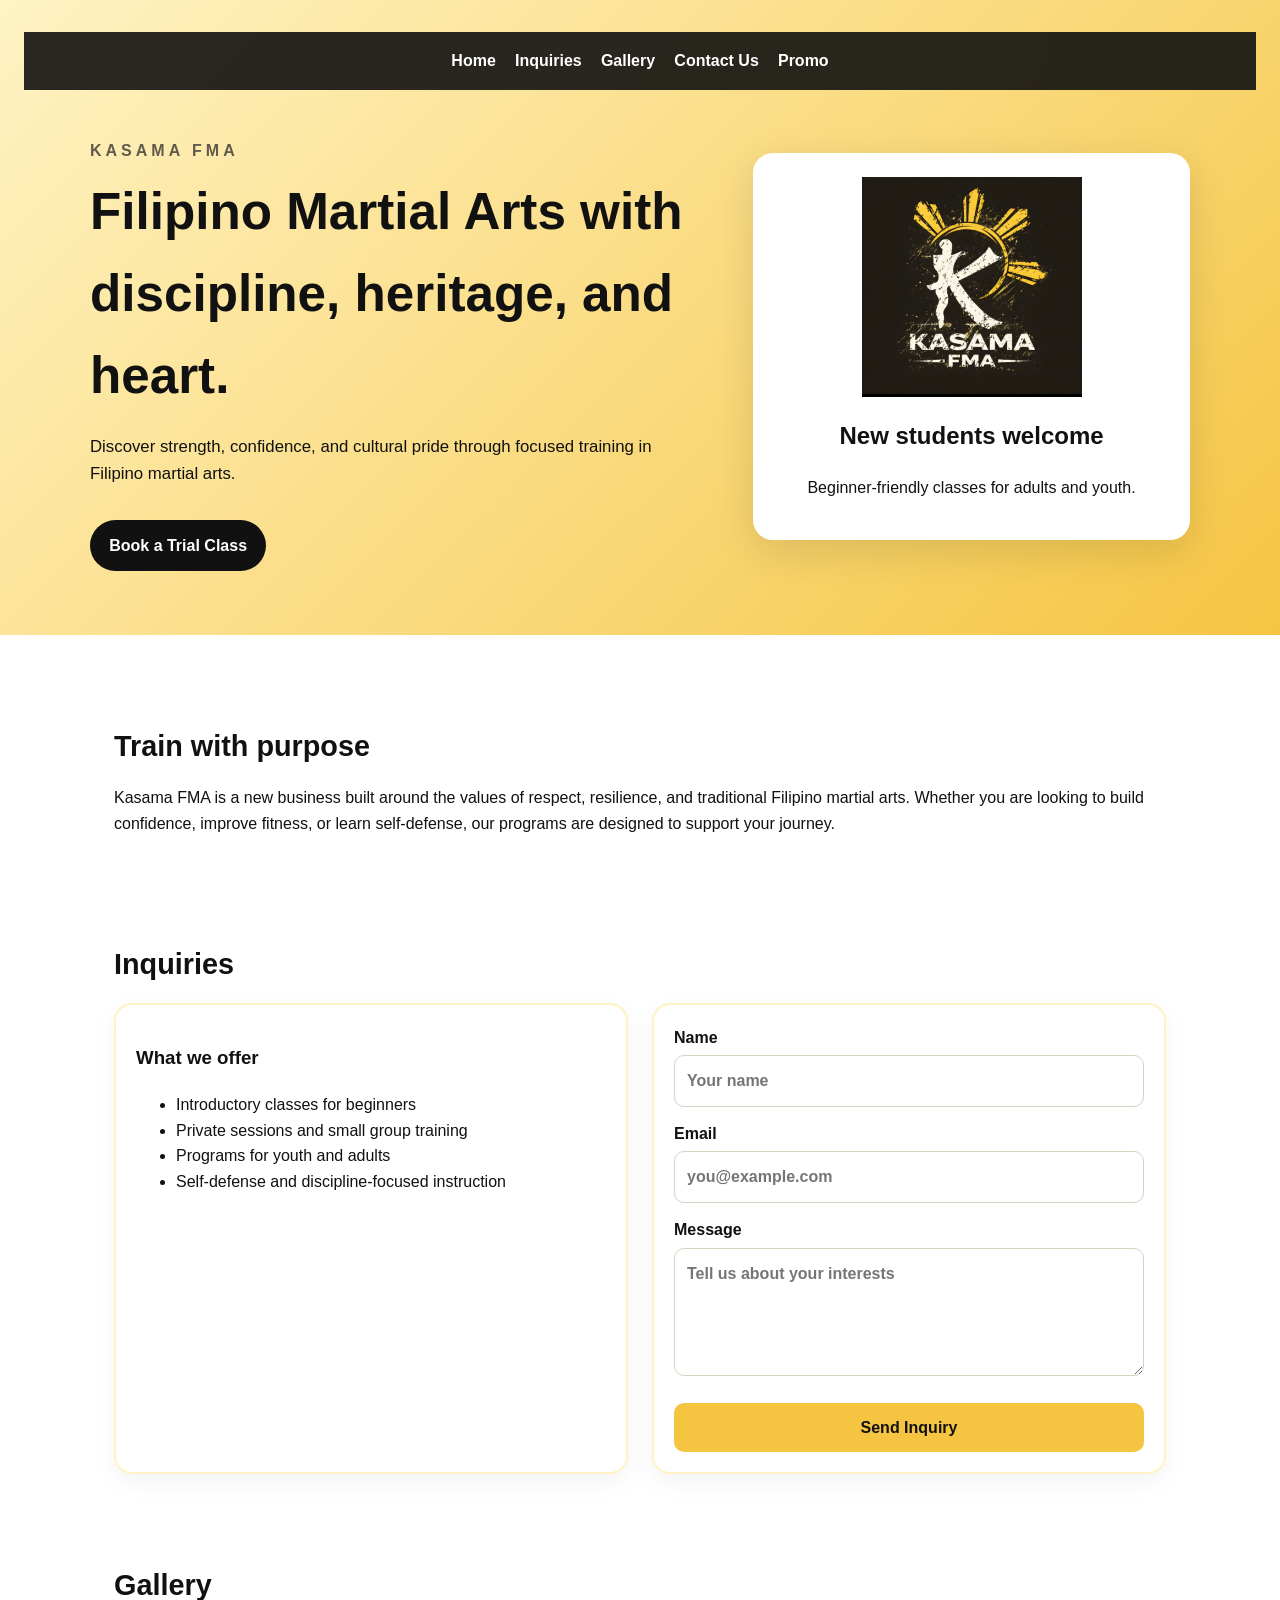
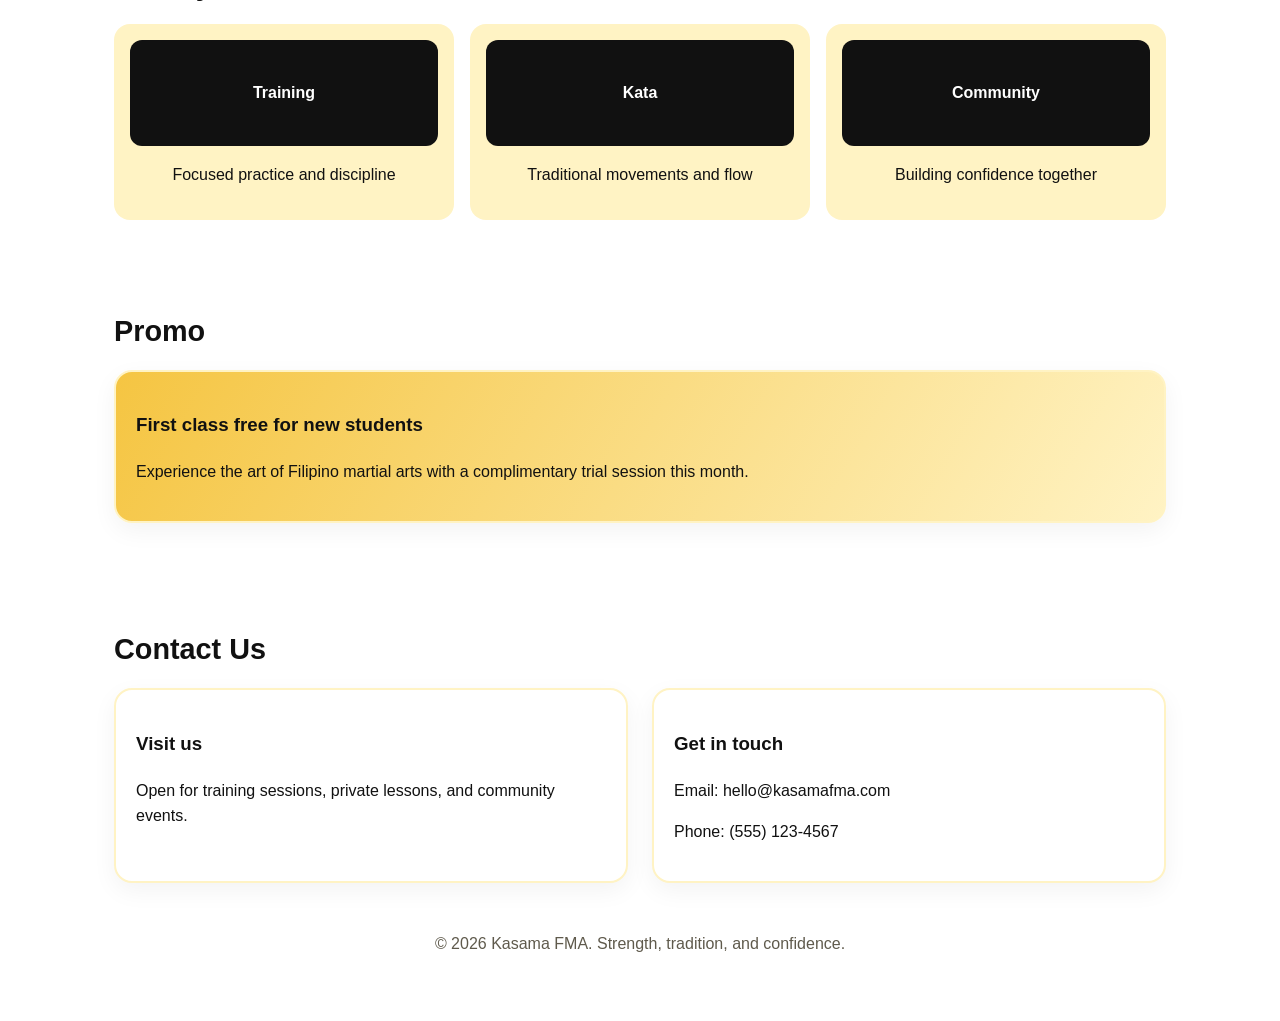
==== index.html @ 8cfefc13 "initial commit" ====
<!DOCTYPE html>
<html lang="en">
  <head>
    <meta charset="UTF-8" />
    <meta name="viewport" content="width=device-width, initial-scale=1.0" />
    <title>Kasama FMA | Filipino Martial Arts</title>
    <meta
      name="description"
      content="Kasama FMA offers Filipino martial arts training rooted in discipline, tradition, and confidence."
    />
    <link rel="stylesheet" href="styles.css" />
  </head>
  <body>
    <header class="hero" id="home">
      <nav class="nav">
        <a href="#home">Home</a>
        <a href="#inquiries">Inquiries</a>
        <a href="#gallery">Gallery</a>
        <a href="#contact">Contact Us</a>
        <a href="#promo">Promo</a>
      </nav>

      <div class="hero-content">
        <div class="hero-text">
          <p class="eyebrow">Kasama FMA</p>
          <h1>Filipino Martial Arts with discipline, heritage, and heart.</h1>
          <p class="lead">
            Discover strength, confidence, and cultural pride through focused training in Filipino martial arts.
          </p>
          <a class="btn" href="#inquiries">Book a Trial Class</a>
        </div>

        <div class="hero-card">
          <img src="Logo.png" alt="Kasama FMA logo" />
          <div>
            <h2>New students welcome</h2>
            <p>Beginner-friendly classes for adults and youth.</p>
          </div>
        </div>
      </div>
    </header>

    <main>
      <section class="section intro">
        <h2>Train with purpose</h2>
        <p>
          Kasama FMA is a new business built around the values of respect, resilience, and traditional Filipino martial arts.
          Whether you are looking to build confidence, improve fitness, or learn self-defense, our programs are designed to support your journey.
        </p>
      </section>

      <section class="section" id="inquiries">
        <h2>Inquiries</h2>
        <div class="split-layout">
          <div class="card">
            <h3>What we offer</h3>
            <ul>
              <li>Introductory classes for beginners</li>
              <li>Private sessions and small group training</li>
              <li>Programs for youth and adults</li>
              <li>Self-defense and discipline-focused instruction</li>
            </ul>
          </div>

          <form class="card form-card">
            <label>
              Name
              <input type="text" placeholder="Your name" />
            </label>
            <label>
              Email
              <input type="email" placeholder="you@example.com" />
            </label>
            <label>
              Message
              <textarea rows="4" placeholder="Tell us about your interests"></textarea>
            </label>
            <button type="submit">Send Inquiry</button>
          </form>
        </div>
      </section>

      <section class="section" id="gallery">
        <h2>Gallery</h2>
        <div class="gallery-grid">
          <div class="gallery-item">
            <div class="gallery-placeholder">Training</div>
            <p>Focused practice and discipline</p>
          </div>
          <div class="gallery-item">
            <div class="gallery-placeholder">Kata</div>
            <p>Traditional movements and flow</p>
          </div>
          <div class="gallery-item">
            <div class="gallery-placeholder">Community</div>
            <p>Building confidence together</p>
          </div>
        </div>
      </section>

      <section class="section promo" id="promo">
        <h2>Promo</h2>
        <div class="promo-box">
          <h3>First class free for new students</h3>
          <p>Experience the art of Filipino martial arts with a complimentary trial session this month.</p>
        </div>
      </section>

      <section class="section" id="contact">
        <h2>Contact Us</h2>
        <div class="contact-grid">
          <div class="card">
            <h3>Visit us</h3>
            <p>Open for training sessions, private lessons, and community events.</p>
          </div>
          <div class="card">
            <h3>Get in touch</h3>
            <p>Email: hello@kasamafma.com</p>
            <p>Phone: (555) 123-4567</p>
          </div>
        </div>
      </section>
    </main>

    <footer>
      <p>© 2026 Kasama FMA. Strength, tradition, and confidence.</p>
    </footer>
  </body>
</html>
---- styles.css ----
:root {
  --black: #111111;
  --yellow: #f5c542;
  --yellow-soft: #fff3c4;
  --white: #ffffff;
  --muted: #5f5a4c;
}

* {
  box-sizing: border-box;
}

body {
  margin: 0;
  font-family: Arial, Helvetica, sans-serif;
  color: var(--black);
  background: var(--white);
  line-height: 1.6;
}

img {
  max-width: 100%;
  display: block;
}

.nav {
  display: flex;
  justify-content: center;
  gap: 1.2rem;
  padding: 1rem 1.5rem;
  background: rgba(17, 17, 17, 0.9);
  position: sticky;
  top: 0;
  z-index: 10;
}

.nav a {
  color: var(--white);
  text-decoration: none;
  font-weight: 600;
}

.hero {
  background: linear-gradient(135deg, var(--yellow-soft) 0%, var(--yellow) 100%);
  padding: 2rem 1.5rem 4rem;
}

.hero-content {
  display: grid;
  grid-template-columns: 1.3fr 0.9fr;
  gap: 2rem;
  align-items: center;
  max-width: 1100px;
  margin: 2rem auto 0;
}

.eyebrow {
  text-transform: uppercase;
  letter-spacing: 0.25rem;
  font-weight: 700;
  color: var(--muted);
  margin-bottom: 0.5rem;
}

.hero h1 {
  font-size: clamp(2rem, 4vw, 3.2rem);
  margin: 0 0 1rem;
}

.lead {
  font-size: 1.05rem;
  max-width: 600px;
}

.btn {
  display: inline-block;
  margin-top: 1rem;
  padding: 0.8rem 1.2rem;
  background: var(--black);
  color: var(--white);
  text-decoration: none;
  border-radius: 999px;
  font-weight: 700;
}

.hero-card {
  background: var(--white);
  padding: 1.5rem;
  border-radius: 20px;
  box-shadow: 0 12px 40px rgba(17, 17, 17, 0.12);
  text-align: center;
}

.hero-card img {
  width: 220px;
  margin: 0 auto 1rem;
}

.section {
  max-width: 1100px;
  margin: 0 auto;
  padding: 4rem 1.5rem 0;
}

.section h2 {
  font-size: 1.8rem;
  margin-bottom: 1rem;
}

.split-layout,
.contact-grid {
  display: grid;
  grid-template-columns: repeat(2, minmax(0, 1fr));
  gap: 1.5rem;
}

.card,
.promo-box {
  background: var(--white);
  border: 2px solid var(--yellow-soft);
  border-radius: 18px;
  padding: 1.25rem;
  box-shadow: 0 8px 24px rgba(17, 17, 17, 0.05);
}

.form-card label {
  display: block;
  margin-bottom: 0.9rem;
  font-weight: 600;
}

input,
textarea,
button {
  width: 100%;
  margin-top: 0.3rem;
  padding: 0.75rem;
  border: 1px solid #d8d2c2;
  border-radius: 10px;
  font: inherit;
}

button {
  background: var(--yellow);
  color: var(--black);
  border: none;
  font-weight: 700;
  cursor: pointer;
}

.gallery-grid {
  display: grid;
  grid-template-columns: repeat(3, minmax(0, 1fr));
  gap: 1rem;
}

.gallery-item {
  background: var(--yellow-soft);
  border-radius: 16px;
  padding: 1rem;
  text-align: center;
}

.gallery-placeholder {
  background: var(--black);
  color: var(--white);
  padding: 2.5rem 1rem;
  border-radius: 12px;
  font-weight: 700;
  margin-bottom: 0.7rem;
}

.promo {
  padding-bottom: 1rem;
}

.promo-box {
  background: linear-gradient(120deg, var(--yellow) 0%, var(--yellow-soft) 100%);
}

footer {
  text-align: center;
  padding: 2rem 1.5rem 3rem;
  color: var(--muted);
}

@media (max-width: 800px) {
  .hero-content,
  .split-layout,
  .contact-grid,
  .gallery-grid {
    grid-template-columns: 1fr;
  }

  .nav {
    flex-wrap: wrap;
  }
}
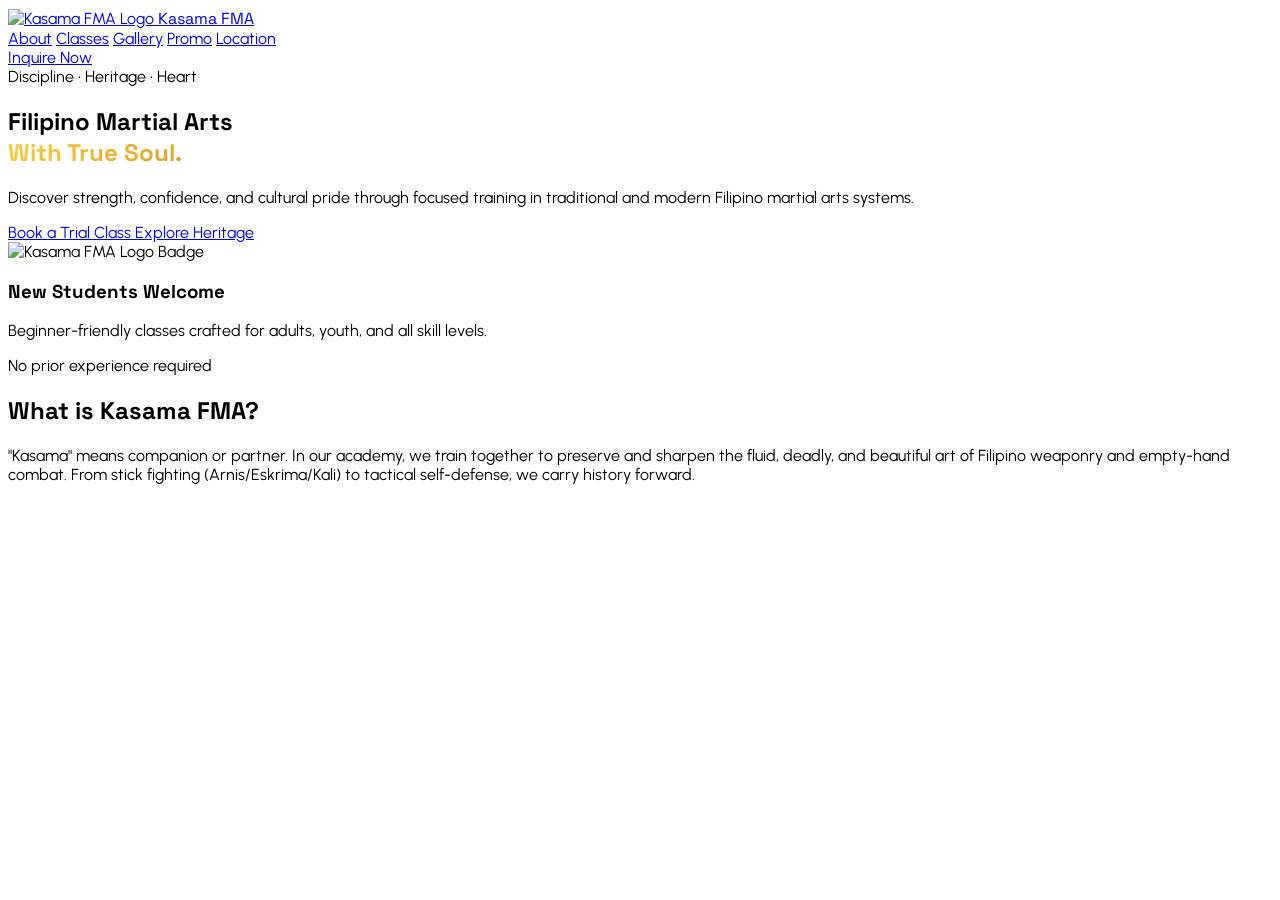
==== commit 5fbe205e: "Modifications" ====
--- a/index.html
+++ b/index.html
@@ -1,129 +1,116 @@
 <!DOCTYPE html>
 <html lang="en">
-  <head>
-    <meta charset="UTF-8" />
-    <meta name="viewport" content="width=device-width, initial-scale=1.0" />
-    <title>Kasama FMA | Filipino Martial Arts</title>
-    <meta
-      name="description"
-      content="Kasama FMA offers Filipino martial arts training rooted in discipline, tradition, and confidence."
-    />
-    <link rel="stylesheet" href="styles.css" />
-  </head>
-  <body>
-    <header class="hero" id="home">
-      <nav class="nav">
-        <a href="#home">Home</a>
-        <a href="#inquiries">Inquiries</a>
-        <a href="#gallery">Gallery</a>
-        <a href="#contact">Contact Us</a>
-        <a href="#promo">Promo</a>
-      </nav>
+<head>
+    <meta charset="UTF-8">
+    <meta name="viewport" content="width=device-width, initial-scale=1.0">
+    <title>Kasama FMA - Filipino Martial Arts</title>
+    <script src="https://cdn.jsdelivr.net/npm/@tailwindcss/browser@4"></script>
+    <link rel="preconnect" href="https://fonts.googleapis.com">
+    <link rel="preconnect" href="https://fonts.gstatic.com" crossorigin>
+    <link href="https://fonts.googleapis.com/css2?family=Space+Grotesk:wght@400;700&family=Urbanist:wght@300;400;600;800&display=swap" rel="stylesheet">
+    <style>
+        body {
+            font-family: 'Urbanist', sans-serif;
+        }
+        .heading-font {
+            font-family: 'Space Grotesk', sans-serif;
+        }
+        /* Grungy text effect inspired by the logo */
+        .text-grunge {
+            background: linear-gradient(135deg, #fdcb39 0%, #d9a52f 100%);
+            -webkit-background-clip: text;
+            -webkit-text-fill-color: transparent;
+        }
+    </style>
+</head>
+<body class="bg-[#201c13] text-[#fdf7eb] selection:bg-[#fdcb39] selection:text-[#201c13]">
 
-      <div class="hero-content">
-        <div class="hero-text">
-          <p class="eyebrow">Kasama FMA</p>
-          <h1>Filipino Martial Arts with discipline, heritage, and heart.</h1>
-          <p class="lead">
-            Discover strength, confidence, and cultural pride through focused training in Filipino martial arts.
-          </p>
-          <a class="btn" href="#inquiries">Book a Trial Class</a>
+    <!-- Header / Navigation -->
+    <header class="fixed top-0 left-0 w-full z-50 bg-[#121212]/90 backdrop-blur-md border-b border-zinc-800">
+        <div class="max-w-7xl mx-auto px-6 h-20 flex items-center justify-between">
+            <a href="#" class="flex items-center gap-3">
+                <!-- Using logo from image_0c9447.png -->
+                <img src="logo.png" alt="Kasama FMA Logo" class="h-12 w-auto object-contain">
+                <span class="heading-font font-bold text-xl tracking-wider uppercase hidden sm:block">Kasama <span class="text-amber-500">FMA</span></span>
+            </a>
+            <nav class="hidden md:flex items-center gap-8 text-sm font-semibold tracking-wide uppercase text-gray-300">
+                <a href="about.html" class="hover:text-[#fdcb39] transition-colors">About</a>
+                <a href="#classes" class="hover:text-[#fdcb39] transition-colors">Classes</a>
+                <a href="#gallery" class="hover:text-[#fdcb39] transition-colors">Gallery</a>
+                <a href="promo.html" class="hover:text-[#fdcb39] transition-colors">Promo</a>
+                <a href="#location" class="hover:text-[#fdcb39] transition-colors">Location</a>
+            </nav>
+            <div>
+                <a href="#contact" class="bg-amber-500 hover:bg-amber-600 text-black font-bold uppercase text-xs tracking-widest px-6 py-3 rounded-none transition-all duration-300 inline-block transform hover:-translate-y-0.5">
+                    Inquire Now
+                </a>
+            </div>
         </div>
-
-        <div class="hero-card">
-          <img src="Logo.png" alt="Kasama FMA logo" />
-          <div>
-            <h2>New students welcome</h2>
-            <p>Beginner-friendly classes for adults and youth.</p>
-          </div>
-        </div>
-      </div>
     </header>
 
-    <main>
-      <section class="section intro">
-        <h2>Train with purpose</h2>
-        <p>
-          Kasama FMA is a new business built around the values of respect, resilience, and traditional Filipino martial arts.
-          Whether you are looking to build confidence, improve fitness, or learn self-defense, our programs are designed to support your journey.
-        </p>
-      </section>
+    <!-- Hero Section -->
+    <section class="relative min-h-screen flex items-center justify-center pt-20 overflow-hidden">
+        <!-- Background Accents -->
+        <div class="absolute inset-0 bg-[radial-gradient(circle_at_center,rgba(217,119,6,0.15)_0%,transparent_60%)]"></div>
+        
+        <div class="max-w-7xl mx-auto px-6 grid grid-cols-1 lg:grid-cols-12 gap-12 items-center relative z-10 py-12">
+            <!-- Left Content Column -->
+            <div class="lg:col-span-7 text-center lg:text-left space-y-6">
+                <div class="inline-flex items-center gap-2 bg-zinc-900 border border-zinc-800 px-4 py-1.5 text-xs font-bold tracking-widest uppercase text-[#fdcb39]">
+                    <span class="w-2 h-2 rounded-full bg-[#fdcb39] animate-pulse"></span>
+                    Discipline • Heritage • Heart
+                </div>
+                <h1 class="heading-font text-5xl md:text-7xl font-bold tracking-tight text-white leading-tight">
+                    Filipino Martial Arts <br class="hidden md:inline">
+                    <span class="text-grunge">With True Soul.</span>
+                </h1>
+                <p class="text-gray-400 text-lg md:text-xl max-w-2xl mx-auto lg:mx-0 font-light leading-relaxed">
+                    Discover strength, confidence, and cultural pride through focused training in traditional and modern Filipino martial arts systems. 
+                </p>
+                <div class="pt-4 flex flex-col sm:flex-row items-center justify-center lg:justify-start gap-4">
+                    <a href="#contact" class="w-full sm:w-auto bg-[#fdcb39] hover:bg-[#e0b434] text-black font-bold uppercase text-sm tracking-widest px-8 py-4 text-center transition-all">
+                        Book a Trial Class
+                    </a>
+                    <a href="#about" class="w-full sm:w-auto border border-zinc-700 hover:border-[#fdcb39] text-[#fdf7eb] font-bold uppercase text-sm tracking-widest px-8 py-4 text-center transition-all">
+                        Explore Heritage
+                    </a>
+                </div>
+            </div>
 
-      <section class="section" id="inquiries">
-        <h2>Inquiries</h2>
-        <div class="split-layout">
-          <div class="card">
-            <h3>What we offer</h3>
-            <ul>
-              <li>Introductory classes for beginners</li>
-              <li>Private sessions and small group training</li>
-              <li>Programs for youth and adults</li>
-              <li>Self-defense and discipline-focused instruction</li>
-            </ul>
-          </div>
+            <!-- Right Visual Feature Column -->
+            <div class="lg:col-span-5 flex justify-center">
+                <div class="relative group max-w-sm w-full">
+                    <!-- Glowing decorative border backdrop -->
+                    <div class="absolute -inset-1.5 bg-gradient-to-r align-super from-amber-600 to-yellow-500 rounded-none blur opacity-20 group-hover:opacity-40 transition duration-1000"></div>
+                    
+                    <div class="relative bg-zinc-950 border border-zinc-800 p-8 text-center space-y-6">
+                        <div class="bg-zinc-900 p-6 flex justify-center border border-zinc-800">
+                            <!-- Showcasing the master logo beautifully -->
+                            <img src="image_0c9447.png" alt="Kasama FMA Logo Badge" class="h-56 w-auto object-contain transform group-hover:scale-105 transition-transform duration-500">
+                        </div>
+                        <div class="space-y-2">
+                            <h3 class="heading-font font-bold text-2xl text-white tracking-wide">New Students Welcome</h3>
+                            <p class="text-gray-400 text-sm">Beginner-friendly classes crafted for adults, youth, and all skill levels.</p>
+                        </div>
+                        <div class="border-t border-zinc-900 pt-4 text-xs font-semibold uppercase tracking-wider text-[#fdcb39]">
+                            No prior experience required
+                        </div>
+                    </div>
+                </div>
+            </div>
+        </div>
+    </section>
 
-          <form class="card form-card">
-            <label>
-              Name
-              <input type="text" placeholder="Your name" />
-            </label>
-            <label>
-              Email
-              <input type="email" placeholder="you@example.com" />
-            </label>
-            <label>
-              Message
-              <textarea rows="4" placeholder="Tell us about your interests"></textarea>
-            </label>
-            <button type="submit">Send Inquiry</button>
-          </form>
+    <!-- Brief Cultural / About Highlight -->
+    <section id="about" class="py-24 border-t border-[#2c261a] bg-[#201c13]/70">
+        <div class="max-w-4xl mx-auto px-6 text-center space-y-6">
+            <h2 class="heading-font font-bold text-3xl md:text-4xl text-[#fdf7eb] uppercase tracking-wider">What is Kasama FMA?</h2>
+            <div class="w-16 h-1 bg-[#fdcb39] mx-auto"></div>
+            <p class="text-[#f4e9dc] text-lg leading-relaxed font-light">
+                "Kasama" means companion or partner. In our academy, we train together to preserve and sharpen the fluid, deadly, and beautiful art of Filipino weaponry and empty-hand combat. From stick fighting (Arnis/Eskrima/Kali) to tactical self-defense, we carry history forward.
+            </p>
         </div>
-      </section>
+    </section>
 
-      <section class="section" id="gallery">
-        <h2>Gallery</h2>
-        <div class="gallery-grid">
-          <div class="gallery-item">
-            <div class="gallery-placeholder">Training</div>
-            <p>Focused practice and discipline</p>
-          </div>
-          <div class="gallery-item">
-            <div class="gallery-placeholder">Kata</div>
-            <p>Traditional movements and flow</p>
-          </div>
-          <div class="gallery-item">
-            <div class="gallery-placeholder">Community</div>
-            <p>Building confidence together</p>
-          </div>
-        </div>
-      </section>
-
-      <section class="section promo" id="promo">
-        <h2>Promo</h2>
-        <div class="promo-box">
-          <h3>First class free for new students</h3>
-          <p>Experience the art of Filipino martial arts with a complimentary trial session this month.</p>
-        </div>
-      </section>
-
-      <section class="section" id="contact">
-        <h2>Contact Us</h2>
-        <div class="contact-grid">
-          <div class="card">
-            <h3>Visit us</h3>
-            <p>Open for training sessions, private lessons, and community events.</p>
-          </div>
-          <div class="card">
-            <h3>Get in touch</h3>
-            <p>Email: hello@kasamafma.com</p>
-            <p>Phone: (555) 123-4567</p>
-          </div>
-        </div>
-      </section>
-    </main>
-
-    <footer>
-      <p>© 2026 Kasama FMA. Strength, tradition, and confidence.</p>
-    </footer>
-  </body>
-</html>
+</body>
+</html>
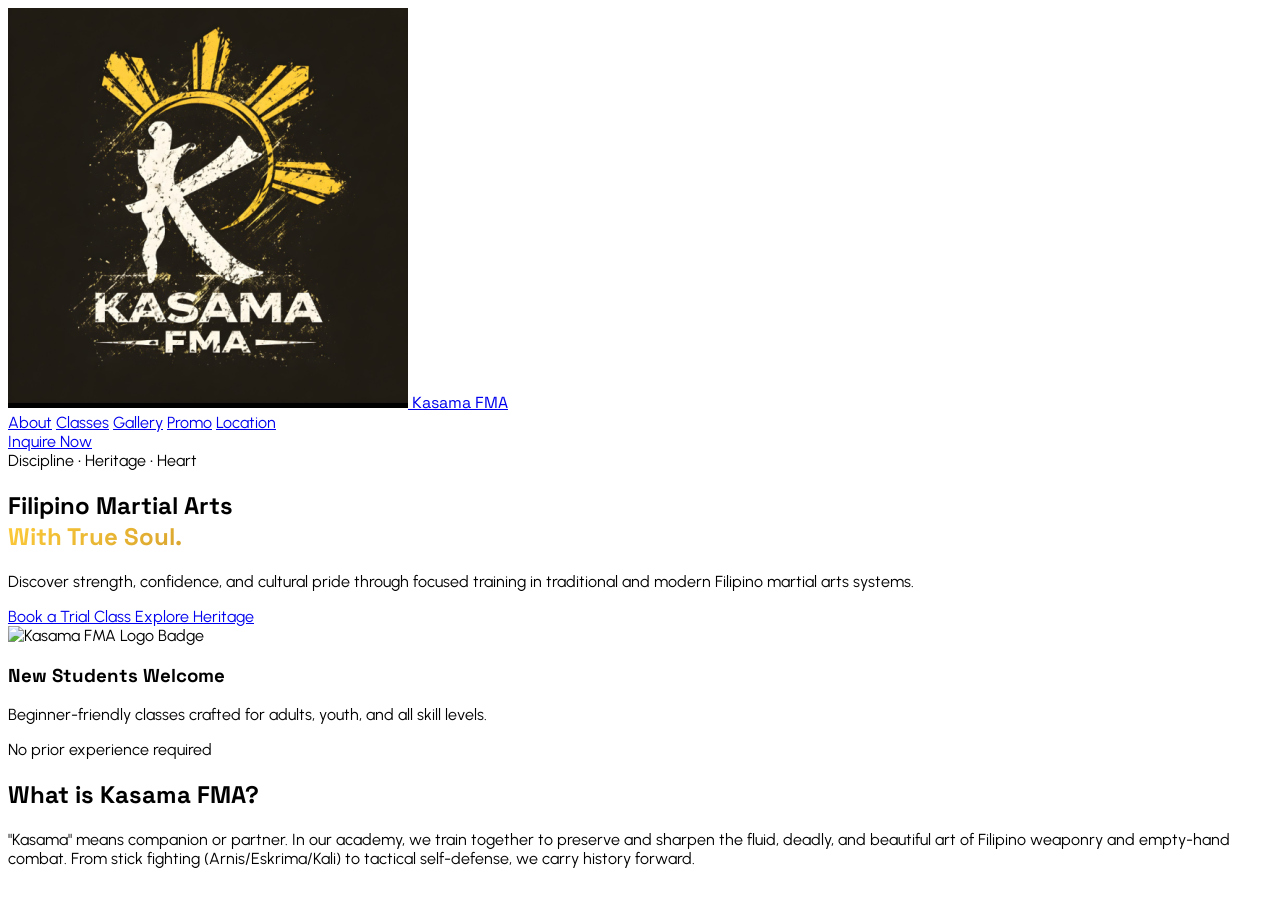
==== commit 6ec324ed: "logo typo" ====
--- a/index.html
+++ b/index.html
@@ -30,7 +30,7 @@
         <div class="max-w-7xl mx-auto px-6 h-20 flex items-center justify-between">
             <a href="#" class="flex items-center gap-3">
                 <!-- Using logo from image_0c9447.png -->
-                <img src="logo.png" alt="Kasama FMA Logo" class="h-12 w-auto object-contain">
+                <img src="Logo.png" alt="Kasama FMA Logo" class="h-12 w-auto object-contain">
                 <span class="heading-font font-bold text-xl tracking-wider uppercase hidden sm:block">Kasama <span class="text-amber-500">FMA</span></span>
             </a>
             <nav class="hidden md:flex items-center gap-8 text-sm font-semibold tracking-wide uppercase text-gray-300">
@@ -38,10 +38,10 @@
                 <a href="#classes" class="hover:text-[#fdcb39] transition-colors">Classes</a>
                 <a href="#gallery" class="hover:text-[#fdcb39] transition-colors">Gallery</a>
                 <a href="promo.html" class="hover:text-[#fdcb39] transition-colors">Promo</a>
-                <a href="#location" class="hover:text-[#fdcb39] transition-colors">Location</a>
+                <a href="location.html" class="hover:text-[#fdcb39] transition-colors">Location</a>
             </nav>
             <div>
-                <a href="#contact" class="bg-amber-500 hover:bg-amber-600 text-black font-bold uppercase text-xs tracking-widest px-6 py-3 rounded-none transition-all duration-300 inline-block transform hover:-translate-y-0.5">
+                <a href="#contact" class="bg-[#fdcb39] hover:bg-[#e0b434] text-black font-bold uppercase text-xs tracking-widest px-6 py-3 rounded-none transition-all duration-300 inline-block transform hover:-translate-y-0.5">
                     Inquire Now
                 </a>
             </div>
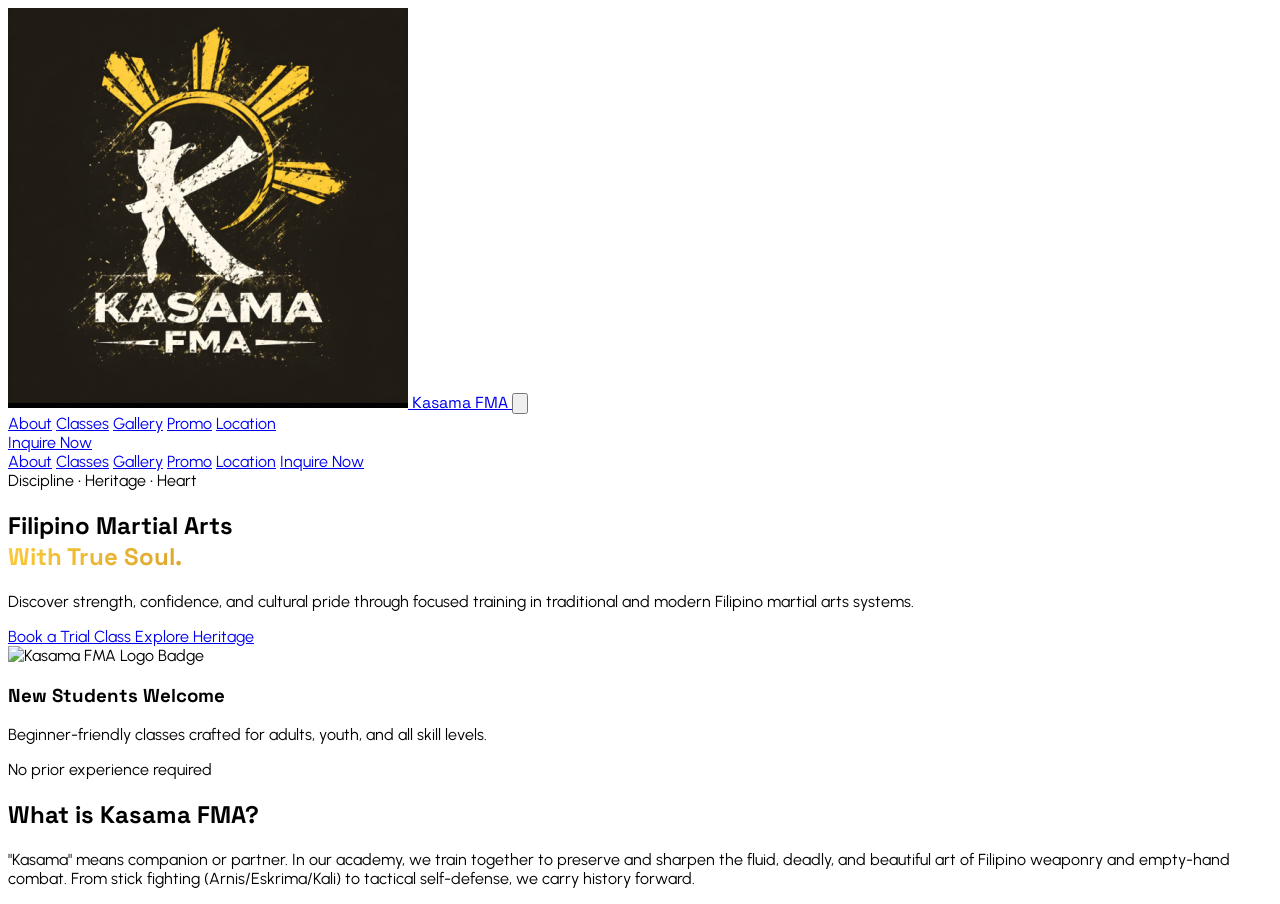
==== commit 3ebe1585: "added elfsight google review" ====
--- a/index.html
+++ b/index.html
@@ -29,21 +29,35 @@
     <header class="fixed top-0 left-0 w-full z-50 bg-[#121212]/90 backdrop-blur-md border-b border-zinc-800">
         <div class="max-w-7xl mx-auto px-6 h-20 flex items-center justify-between">
             <a href="#" class="flex items-center gap-3">
-                <!-- Using logo from image_0c9447.png -->
                 <img src="Logo.png" alt="Kasama FMA Logo" class="h-12 w-auto object-contain">
-                <span class="heading-font font-bold text-xl tracking-wider uppercase hidden sm:block">Kasama <span class="text-amber-500">FMA</span></span>
+                <span class="heading-font font-bold text-xl tracking-wider uppercase hidden sm:block">Kasama <span class="text-[#fdcb39]">FMA</span></span>
             </a>
+            <button id="mobileMenuButton" type="button" class="md:hidden inline-flex items-center justify-center rounded-sm border border-zinc-800 bg-zinc-950/90 p-3 text-[#fdf7eb] hover:bg-zinc-900 focus:outline-none focus:ring-2 focus:ring-[#fdcb39]" aria-expanded="false" aria-label="Toggle menu">
+                <svg class="h-6 w-6" xmlns="http://www.w3.org/2000/svg" fill="none" viewBox="0 0 24 24" stroke="currentColor">
+                    <path stroke-linecap="round" stroke-linejoin="round" stroke-width="2" d="M4 6h16M4 12h16M4 18h16" />
+                </svg>
+            </button>
             <nav class="hidden md:flex items-center gap-8 text-sm font-semibold tracking-wide uppercase text-gray-300">
                 <a href="about.html" class="hover:text-[#fdcb39] transition-colors">About</a>
                 <a href="#classes" class="hover:text-[#fdcb39] transition-colors">Classes</a>
-                <a href="#gallery" class="hover:text-[#fdcb39] transition-colors">Gallery</a>
+                <a href="gallery.html" class="hover:text-[#fdcb39] transition-colors">Gallery</a>
                 <a href="promo.html" class="hover:text-[#fdcb39] transition-colors">Promo</a>
                 <a href="location.html" class="hover:text-[#fdcb39] transition-colors">Location</a>
             </nav>
-            <div>
+            <div class="hidden md:block">
                 <a href="#contact" class="bg-[#fdcb39] hover:bg-[#e0b434] text-black font-bold uppercase text-xs tracking-widest px-6 py-3 rounded-none transition-all duration-300 inline-block transform hover:-translate-y-0.5">
                     Inquire Now
                 </a>
+            </div>
+        </div>
+        <div id="mobileMenu" class="hidden border-t border-zinc-800 bg-[#121212]/98 md:hidden">
+            <div class="flex flex-col px-6 py-4 gap-4">
+                <a href="about.html" class="text-[#fdf7eb] uppercase tracking-widest font-semibold hover:text-[#fdcb39]">About</a>
+                <a href="#classes" class="text-[#fdf7eb] uppercase tracking-widest font-semibold hover:text-[#fdcb39]">Classes</a>
+                <a href="gallery.html" class="text-[#fdf7eb] uppercase tracking-widest font-semibold hover:text-[#fdcb39]">Gallery</a>
+                <a href="promo.html" class="text-[#fdf7eb] uppercase tracking-widest font-semibold hover:text-[#fdcb39]">Promo</a>
+                <a href="location.html" class="text-[#fdf7eb] uppercase tracking-widest font-semibold hover:text-[#fdcb39]">Location</a>
+                <a href="#contact" class="rounded-none bg-[#fdcb39] py-3 text-center text-black font-bold uppercase tracking-widest hover:bg-[#e0b434]">Inquire Now</a>
             </div>
         </div>
     </header>
@@ -112,5 +126,18 @@
         </div>
     </section>
 
+
+
+    <script>
+        const mobileMenuButton = document.getElementById('mobileMenuButton');
+        const mobileMenu = document.getElementById('mobileMenu');
+
+        if (mobileMenuButton && mobileMenu) {
+            mobileMenuButton.addEventListener('click', () => {
+                const isOpen = mobileMenu.classList.toggle('hidden');
+                mobileMenuButton.setAttribute('aria-expanded', String(!isOpen));
+            });
+        }
+    </script>
 </body>
 </html>
